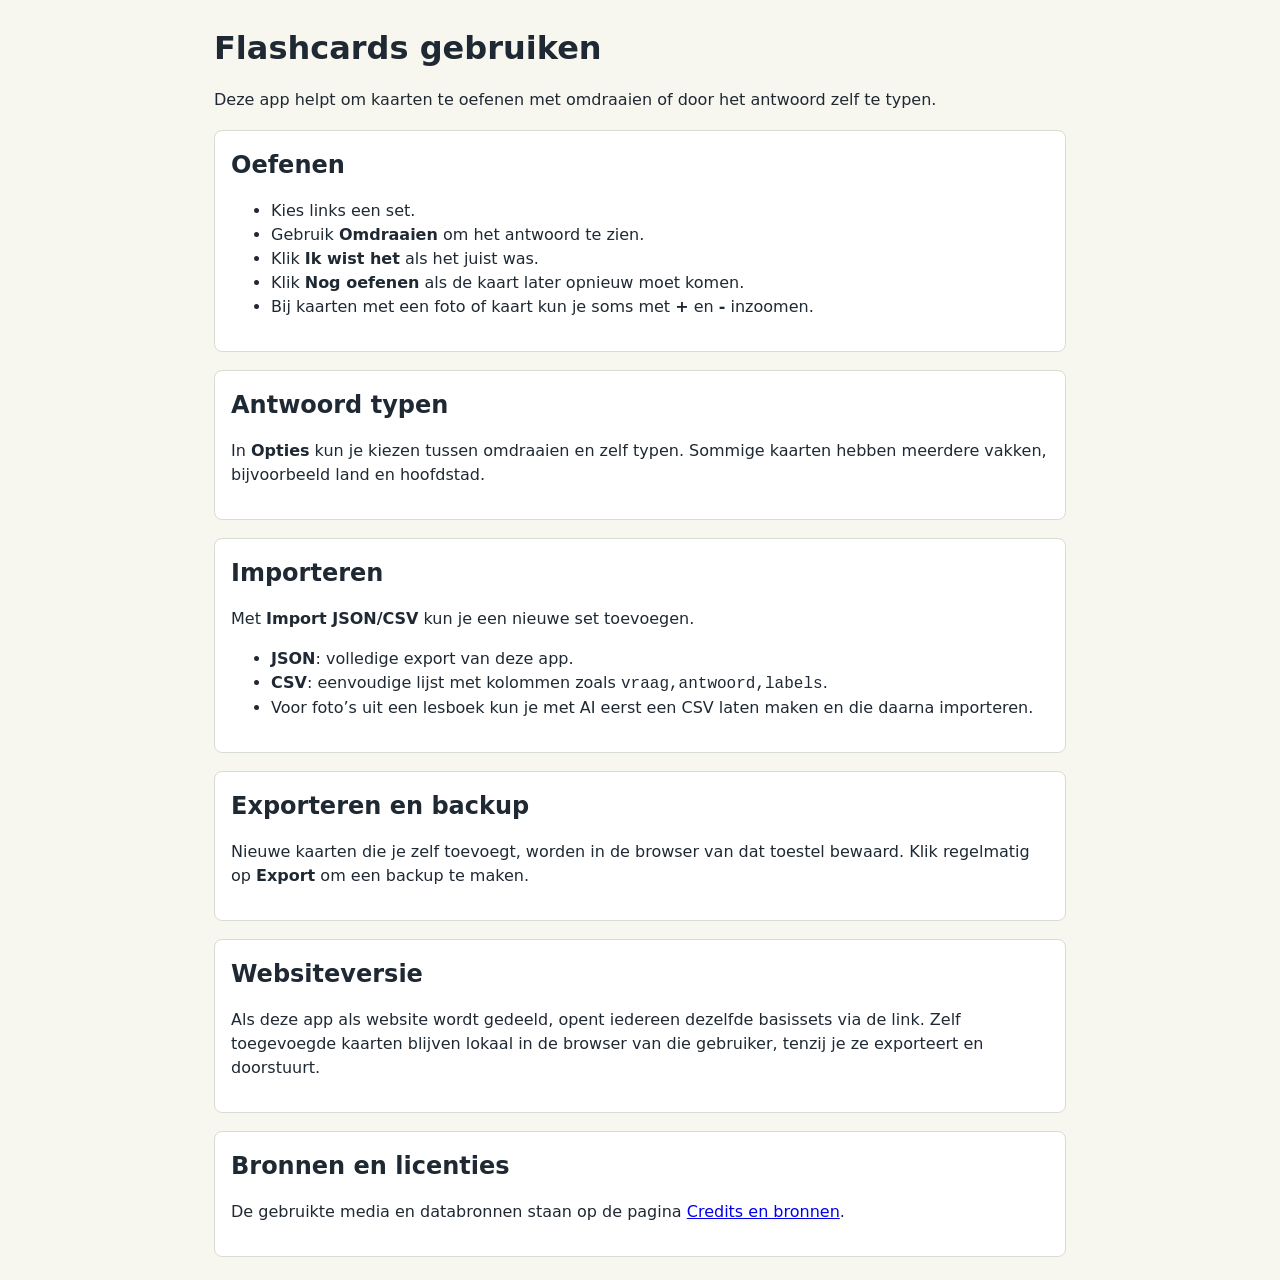
==== info.html @ 11a98d04 "Prepare Milskie flashcards for GitHub Pages" ====
<!doctype html>
<html lang="nl">
  <head>
    <meta charset="utf-8">
    <meta name="viewport" content="width=device-width, initial-scale=1">
    <title>Info - Flashcards</title>
    <link rel="stylesheet" href="./styles.css">
    <style>
      body {
        background: #f7f6ef;
      }

      .info-page {
        width: min(900px, 100%);
        margin: 0 auto;
        padding: 24px;
      }

      .info-page section {
        margin-top: 18px;
        padding: 16px;
        border: 1px solid var(--line);
        border-radius: var(--radius);
        background: #ffffff;
      }

      .info-page h1,
      .info-page h2 {
        margin: 0 0 10px;
      }

      .info-page p,
      .info-page li {
        color: var(--ink);
      }
    </style>
  </head>
  <body>
    <main class="info-page">
      <h1>Flashcards gebruiken</h1>
      <p>Deze app helpt om kaarten te oefenen met omdraaien of door het antwoord zelf te typen.</p>

      <section>
        <h2>Oefenen</h2>
        <ul>
          <li>Kies links een set.</li>
          <li>Gebruik <strong>Omdraaien</strong> om het antwoord te zien.</li>
          <li>Klik <strong>Ik wist het</strong> als het juist was.</li>
          <li>Klik <strong>Nog oefenen</strong> als de kaart later opnieuw moet komen.</li>
          <li>Bij kaarten met een foto of kaart kun je soms met <strong>+</strong> en <strong>-</strong> inzoomen.</li>
        </ul>
      </section>

      <section>
        <h2>Antwoord typen</h2>
        <p>In <strong>Opties</strong> kun je kiezen tussen omdraaien en zelf typen. Sommige kaarten hebben meerdere vakken, bijvoorbeeld land en hoofdstad.</p>
      </section>

      <section>
        <h2>Importeren</h2>
        <p>Met <strong>Import JSON/CSV</strong> kun je een nieuwe set toevoegen.</p>
        <ul>
          <li><strong>JSON</strong>: volledige export van deze app.</li>
          <li><strong>CSV</strong>: eenvoudige lijst met kolommen zoals <code>vraag,antwoord,labels</code>.</li>
          <li>Voor foto’s uit een lesboek kun je met AI eerst een CSV laten maken en die daarna importeren.</li>
        </ul>
      </section>

      <section>
        <h2>Exporteren en backup</h2>
        <p>Nieuwe kaarten die je zelf toevoegt, worden in de browser van dat toestel bewaard. Klik regelmatig op <strong>Export</strong> om een backup te maken.</p>
      </section>

      <section>
        <h2>Websiteversie</h2>
        <p>Als deze app als website wordt gedeeld, opent iedereen dezelfde basissets via de link. Zelf toegevoegde kaarten blijven lokaal in de browser van die gebruiker, tenzij je ze exporteert en doorstuurt.</p>
      </section>

      <section>
        <h2>Bronnen en licenties</h2>
        <p>De gebruikte media en databronnen staan op de pagina <a href="./credits.html">Credits en bronnen</a>.</p>
      </section>
    </main>
  </body>
</html>
---- styles.css ----
:root {
  color-scheme: light;
  --bg: #f7f6ef;
  --surface: #ffffff;
  --surface-2: #edf4f1;
  --ink: #1f2933;
  --muted: #66717d;
  --line: #d8ddd2;
  --teal: #146c65;
  --teal-dark: #0f4f4a;
  --blue: #315c9b;
  --coral: #c2563d;
  --gold: #b7791f;
  --green: #2f7d4f;
  --purple: #6f4e7c;
  --danger: #a13b3b;
  --radius: 8px;
  --shadow: 0 14px 38px rgba(31, 41, 51, 0.12);
}

* {
  box-sizing: border-box;
}

html {
  min-height: 100%;
}

body {
  min-height: 100%;
  margin: 0;
  font-family: Inter, ui-sans-serif, system-ui, -apple-system, BlinkMacSystemFont, "Segoe UI", sans-serif;
  font-size: 16px;
  line-height: 1.5;
  color: var(--ink);
  background:
    linear-gradient(180deg, rgba(20, 108, 101, 0.10), rgba(247, 246, 239, 0) 240px),
    var(--bg);
}

button,
input,
textarea {
  font: inherit;
}

button {
  cursor: pointer;
}

button:disabled {
  cursor: not-allowed;
  opacity: 0.55;
}

.app {
  width: min(1280px, 100%);
  margin: 0 auto;
  padding: 18px;
}

.topbar {
  display: flex;
  align-items: center;
  justify-content: space-between;
  gap: 16px;
  padding: 14px;
  background: rgba(255, 255, 255, 0.86);
  border: 1px solid var(--line);
  border-radius: var(--radius);
  box-shadow: 0 10px 30px rgba(20, 108, 101, 0.08);
}

.brand {
  min-width: 0;
  display: flex;
  align-items: center;
  gap: 12px;
}

.brand-mark {
  flex: 0 0 auto;
  display: grid;
  place-items: center;
  width: 48px;
  height: 48px;
  border-radius: var(--radius);
  color: #ffffff;
  background: linear-gradient(135deg, var(--teal), var(--blue));
  font-weight: 800;
}

.brand h1,
.section-heading h2,
.view-heading h2 {
  margin: 0;
  line-height: 1.15;
}

.brand h1 {
  font-size: 1.55rem;
}

.brand p,
.view-heading p {
  margin: 4px 0 0;
  color: var(--muted);
}

.header-actions,
.view-actions,
.form-actions,
.study-controls,
.stat-actions,
.tabs {
  display: flex;
  align-items: center;
  gap: 8px;
  flex-wrap: wrap;
}

.info-link {
  width: 44px;
  height: 44px;
  display: grid;
  place-items: center;
  border: 1px solid var(--line);
  border-radius: 999px;
  color: var(--teal);
  background: #ffffff;
  font-weight: 900;
  text-decoration: none;
}

.info-link:hover {
  border-color: var(--teal);
  background: rgba(20, 108, 101, 0.08);
}

.button,
.tab {
  min-height: 44px;
  border: 1px solid transparent;
  border-radius: var(--radius);
  padding: 10px 14px;
  color: #ffffff;
  background: var(--teal);
  font-weight: 700;
  text-align: center;
  text-decoration: none;
  transition: background-color 160ms ease, border-color 160ms ease, transform 160ms ease;
}

.button:hover,
.tab:hover {
  transform: translateY(-1px);
}

.button:focus-visible,
.tab:focus-visible,
input:focus-visible,
textarea:focus-visible,
select:focus-visible,
.info-link:focus-visible,
.flashcard:focus-visible,
.peek-question-button:focus-visible,
.zoom-button:focus-visible,
.deck-item:focus-visible,
.swatch:focus-visible,
.note-action:focus-visible {
  outline: 3px solid rgba(49, 92, 155, 0.35);
  outline-offset: 2px;
}

.button.secondary,
.tab {
  color: var(--ink);
  background: #ffffff;
  border-color: var(--line);
}

.button.good {
  background: var(--green);
}

.button.warn {
  background: var(--gold);
  color: #1f2933;
}

.button.danger {
  background: var(--danger);
}

.button.compact {
  min-height: 38px;
  padding: 8px 10px;
}

.tabs {
  margin: 14px 0;
}

.tab {
  min-width: 112px;
}

.tab.active {
  color: #ffffff;
  background: var(--ink);
  border-color: var(--ink);
}

.layout {
  display: grid;
  grid-template-columns: minmax(260px, 310px) minmax(0, 1fr);
  gap: 16px;
  align-items: start;
}

.sidebar,
.workspace {
  background: rgba(255, 255, 255, 0.92);
  border: 1px solid var(--line);
  border-radius: var(--radius);
  box-shadow: var(--shadow);
}

.sidebar {
  position: sticky;
  top: 18px;
  padding: 14px;
}

.workspace {
  min-width: 0;
  overflow: hidden;
}

.section-heading,
.view-heading {
  display: flex;
  align-items: center;
  justify-content: space-between;
  gap: 12px;
}

.section-heading {
  margin-bottom: 12px;
}

.view-heading {
  padding: 18px;
  border-bottom: 1px solid var(--line);
  background: linear-gradient(90deg, #ffffff, var(--surface-2));
}

.view {
  padding: 18px;
}

.field {
  display: grid;
  gap: 6px;
  color: var(--muted);
  font-weight: 700;
}

.field.inline {
  grid-template-columns: auto minmax(180px, 1fr);
  align-items: center;
  width: min(520px, 100%);
}

input,
textarea {
  width: 100%;
  border: 1px solid var(--line);
  border-radius: var(--radius);
  padding: 11px 12px;
  color: var(--ink);
  background: #ffffff;
  resize: vertical;
}

textarea {
  min-height: 112px;
}

.deck-list,
.card-list {
  display: grid;
  gap: 10px;
  margin-top: 14px;
}

.deck-item {
  width: 100%;
  display: grid;
  grid-template-columns: 12px minmax(0, 1fr);
  gap: 10px;
  align-items: center;
  border: 1px solid var(--line);
  border-radius: var(--radius);
  padding: 10px;
  color: var(--ink);
  background: #ffffff;
  text-align: left;
}

.deck-item.active {
  border-color: var(--teal);
  box-shadow: inset 0 0 0 2px rgba(20, 108, 101, 0.16);
}

.deck-item[draggable="true"] {
  cursor: grab;
}

.deck-item.dragging {
  opacity: 0.55;
}

.deck-item.drop-target {
  border-color: var(--gold);
  box-shadow: inset 0 0 0 2px rgba(183, 121, 31, 0.22);
}

.deck-color {
  width: 12px;
  height: 48px;
  border-radius: 999px;
}

.deck-title,
.note-title {
  display: block;
  font-weight: 800;
  overflow-wrap: anywhere;
}

.deck-meta,
.note-meta,
.empty-state {
  color: var(--muted);
}

.study-grid {
  display: grid;
  grid-template-columns: minmax(0, 1fr) minmax(210px, 260px);
  gap: 16px;
  align-items: stretch;
}

.study-main {
  min-width: 0;
  display: grid;
  gap: 14px;
}

.flashcard {
  position: relative;
  width: 100%;
  min-height: 320px;
  display: grid;
  grid-template-rows: auto auto minmax(0, 1fr);
  gap: 14px;
  align-items: center;
  justify-items: center;
  border: 1px solid rgba(20, 108, 101, 0.24);
  border-radius: var(--radius);
  padding: 26px;
  color: var(--ink);
  background:
    linear-gradient(160deg, rgba(20, 108, 101, 0.10), rgba(194, 86, 61, 0.10)),
    #ffffff;
  box-shadow: inset 0 -16px 50px rgba(49, 92, 155, 0.08);
  cursor: pointer;
}

.peek-question-button {
  position: absolute;
  left: 12px;
  bottom: 12px;
  width: 44px;
  height: 40px;
  display: grid;
  place-items: center;
  border: 1px solid rgba(20, 108, 101, 0.28);
  border-radius: var(--radius) var(--radius) 0 var(--radius);
  color: var(--teal);
  background: #ffffff;
  box-shadow: 0 8px 22px rgba(17, 24, 39, 0.12);
  font-size: 1.15rem;
  font-weight: 900;
}

.peek-question-button:hover {
  border-color: var(--teal);
  background: rgba(20, 108, 101, 0.08);
}

.zoom-buttons {
  position: absolute;
  right: 12px;
  bottom: 12px;
  display: flex;
  gap: 6px;
}

.zoom-button {
  width: 40px;
  height: 40px;
  display: grid;
  place-items: center;
  border: 1px solid rgba(20, 108, 101, 0.28);
  border-radius: var(--radius);
  color: var(--teal);
  background: #ffffff;
  box-shadow: 0 8px 22px rgba(17, 24, 39, 0.12);
  font-size: 1.25rem;
  font-weight: 900;
}

.zoom-button:hover {
  border-color: var(--teal);
  background: rgba(20, 108, 101, 0.08);
}

.flashcard.typed-result-card {
  min-height: 280px;
  grid-template-rows: auto minmax(0, 1fr);
  align-items: stretch;
}

.flashcard.typed-result-card .card-side {
  align-self: start;
}

.card-side {
  justify-self: start;
  padding: 5px 10px;
  border-radius: 999px;
  color: #ffffff;
  background: var(--teal);
  font-size: 0.85rem;
  font-weight: 800;
}

.card-text {
  max-width: 900px;
  display: block;
  font-size: 2rem;
  line-height: 1.25;
  font-weight: 800;
  text-align: center;
  white-space: pre-wrap;
  overflow-wrap: anywhere;
}

.flashcard.has-card-image .card-text {
  font-size: 1.45rem;
}

.card-text.answer-card-text {
  width: min(100%, 780px);
  font-size: 1rem;
  font-weight: 700;
  line-height: 1.35;
  text-align: left;
  white-space: normal;
}

.card-text:empty {
  display: none;
}

.card-image {
  width: min(100%, 820px);
  max-height: 430px;
  object-fit: contain;
  border: 1px solid var(--line);
  border-radius: var(--radius);
  background: #ffffff;
}

.card-audio {
  width: min(100%, 680px);
}

.study-controls {
  justify-content: center;
}

.answer-panel {
  display: grid;
  grid-template-columns: minmax(180px, 1fr) auto;
  gap: 10px;
  align-items: end;
  border: 1px solid var(--line);
  border-radius: var(--radius);
  padding: 14px;
  background: #ffffff;
}

.answer-panel.multi-answer-panel {
  grid-template-columns: minmax(0, 1fr) auto;
}

.typed-answer-fields {
  display: grid;
  grid-template-columns: repeat(2, minmax(160px, 1fr));
  gap: 10px;
}

.answer-feedback {
  grid-column: 1 / -1;
  min-height: 24px;
  color: var(--muted);
  font-weight: 700;
}

.answer-result {
  display: grid;
  gap: 8px;
}

.answer-card-summary {
  width: 100%;
  display: grid;
  gap: 10px;
  align-content: center;
}

.answer-line {
  display: grid;
  gap: 4px;
}

.answer-line > span {
  color: var(--muted);
  font-size: 0.92rem;
}

.answer-value {
  border-radius: var(--radius);
  border: 2px solid transparent;
  padding: 9px 10px;
  background: #f7f6ef;
  overflow-wrap: anywhere;
}

.answer-card-summary .answer-value {
  padding: 10px 12px;
  font-size: 1.2rem;
  font-weight: 900;
}

.answer-value.neutral {
  color: var(--ink);
  border-color: rgba(20, 108, 101, 0.24);
  background: #ffffff;
}

.answer-value.correct {
  color: #ffffff;
  background: var(--green);
}

.answer-value.wrong {
  color: #ffffff;
  border-color: #7f1d1d;
  background: var(--danger);
}

.answer-diff {
  display: inline;
  border: 2px solid #111827;
  border-radius: 5px;
  padding: 0 4px;
  color: #111827;
  background: #ffe45c;
  box-shadow: 0 0 0 2px rgba(255, 228, 92, 0.35);
}

.stats-panel {
  display: grid;
  gap: 10px;
  align-content: start;
  border: 1px solid var(--line);
  border-radius: var(--radius);
  padding: 14px;
  background: #fbfbf7;
}

.metric {
  display: flex;
  align-items: center;
  justify-content: space-between;
  gap: 12px;
  border-bottom: 1px solid var(--line);
  padding-bottom: 10px;
}

.metric span {
  color: var(--muted);
  font-weight: 700;
}

.metric strong {
  font-size: 1.3rem;
}

.stat-actions {
  margin-top: 4px;
}

.timer-tools {
  display: grid;
  gap: 8px;
}

.timer-goal {
  border: 1px solid var(--line);
  border-radius: var(--radius);
  padding: 10px 12px;
  color: var(--muted);
  background: #ffffff;
  font-weight: 700;
}

.editor-form {
  display: grid;
  gap: 14px;
  max-width: 760px;
}

.segmented {
  display: flex;
  gap: 8px;
  flex-wrap: wrap;
}

.segmented label {
  display: inline-flex;
}

.segmented input {
  position: absolute;
  opacity: 0;
  pointer-events: none;
}

.segmented span {
  min-width: 56px;
  min-height: 44px;
  display: grid;
  place-items: center;
  border: 1px solid var(--line);
  border-radius: var(--radius);
  padding: 9px 14px;
  color: var(--ink);
  background: #ffffff;
  font-weight: 800;
}

.segmented.wide span {
  min-width: 160px;
}

.segmented input:checked + span {
  color: #ffffff;
  border-color: var(--ink);
  background: var(--ink);
}

.segmented input:focus-visible + span {
  outline: 3px solid rgba(49, 92, 155, 0.35);
  outline-offset: 2px;
}

.math-options {
  display: grid;
  gap: 12px;
  grid-template-columns: repeat(2, minmax(180px, 1fr));
}

.filter-grid {
  display: grid;
  gap: 12px;
  grid-template-columns: repeat(2, minmax(180px, 1fr));
}

select {
  width: 100%;
  min-height: 44px;
  border: 1px solid var(--line);
  border-radius: var(--radius);
  padding: 10px 12px;
  color: var(--ink);
  background: #ffffff;
  font: inherit;
  font-weight: 700;
}

.image-field {
  display: grid;
  gap: 10px;
}

.image-preview {
  min-height: 72px;
  display: grid;
  place-items: center;
  border: 1px dashed var(--line);
  border-radius: var(--radius);
  padding: 10px;
  color: var(--muted);
  background: #ffffff;
}

.image-preview img {
  max-width: 100%;
  max-height: 220px;
  object-fit: contain;
  border-radius: calc(var(--radius) - 2px);
}

.list-toolbar {
  display: flex;
  justify-content: flex-end;
  margin: 20px 0 12px;
}

.note-card {
  display: grid;
  grid-template-columns: minmax(0, 1fr) auto;
  gap: 14px;
  border: 1px solid var(--line);
  border-radius: var(--radius);
  padding: 14px;
  background: #ffffff;
}

.note-body {
  min-width: 0;
  display: grid;
  gap: 8px;
}

.note-answer {
  color: var(--muted);
  white-space: pre-wrap;
  overflow-wrap: anywhere;
}

.note-images {
  display: flex;
  gap: 8px;
  flex-wrap: wrap;
}

.note-media {
  display: grid;
  gap: 8px;
}

.note-audio {
  width: min(100%, 360px);
}

.note-image {
  width: 128px;
  height: 88px;
  object-fit: cover;
  border: 1px solid var(--line);
  border-radius: var(--radius);
  background: #ffffff;
}

.note-actions {
  display: flex;
  gap: 8px;
  align-items: start;
  flex-wrap: wrap;
}

.note-action {
  min-height: 38px;
  border: 1px solid var(--line);
  border-radius: var(--radius);
  padding: 7px 10px;
  color: var(--ink);
  background: #ffffff;
  font-weight: 700;
}

.note-action.danger {
  color: #ffffff;
  border-color: var(--danger);
  background: var(--danger);
}

.swatches {
  display: flex;
  gap: 10px;
  flex-wrap: wrap;
}

.swatch {
  width: 42px;
  height: 42px;
  border: 3px solid #ffffff;
  border-radius: 999px;
  box-shadow: 0 0 0 1px var(--line);
}

.swatch.active {
  box-shadow: 0 0 0 3px var(--ink);
}

.empty-state {
  border: 1px dashed var(--line);
  border-radius: var(--radius);
  padding: 18px;
  background: #ffffff;
}

.toast {
  position: fixed;
  left: 50%;
  bottom: 18px;
  z-index: 10;
  max-width: min(520px, calc(100% - 36px));
  transform: translate(-50%, 16px);
  border-radius: var(--radius);
  padding: 12px 14px;
  color: #ffffff;
  background: var(--ink);
  opacity: 0;
  pointer-events: none;
  transition: opacity 180ms ease, transform 180ms ease;
}

.toast.visible {
  opacity: 1;
  transform: translate(-50%, 0);
}

[hidden] {
  display: none !important;
}

@media (max-width: 920px) {
  .layout {
    display: flex;
    flex-direction: column;
  }

  .workspace {
    order: 1;
    width: 100%;
  }

  .sidebar {
    position: static;
    order: 2;
    width: 100%;
  }

  .study-grid {
    grid-template-columns: 1fr;
  }

  .stats-panel {
    grid-template-columns: repeat(3, minmax(0, 1fr));
  }

  .timer-tools,
  .stat-actions {
    grid-column: 1 / -1;
  }
}

@media (max-width: 640px) {
  .app {
    padding: 10px;
  }

  .topbar,
  .view-heading,
  .note-card {
    align-items: stretch;
    flex-direction: column;
  }

  .header-actions,
  .form-actions,
  .study-controls,
  .answer-panel,
  .tabs {
    width: 100%;
  }

  .button,
  .tab {
    flex: 1 1 130px;
  }

  .view,
  .view-heading {
    padding: 14px;
  }

  .flashcard {
    min-height: 260px;
    padding: 18px;
  }

  .card-text {
    font-size: 1.45rem;
  }

  .card-image {
    max-height: 300px;
  }

  .stats-panel {
    grid-template-columns: 1fr;
  }

  .answer-panel,
  .typed-answer-fields,
  .math-options,
  .filter-grid {
    grid-template-columns: 1fr;
  }

  .field.inline {
    grid-template-columns: 1fr;
  }

  .note-card {
    display: grid;
    grid-template-columns: 1fr;
  }
}
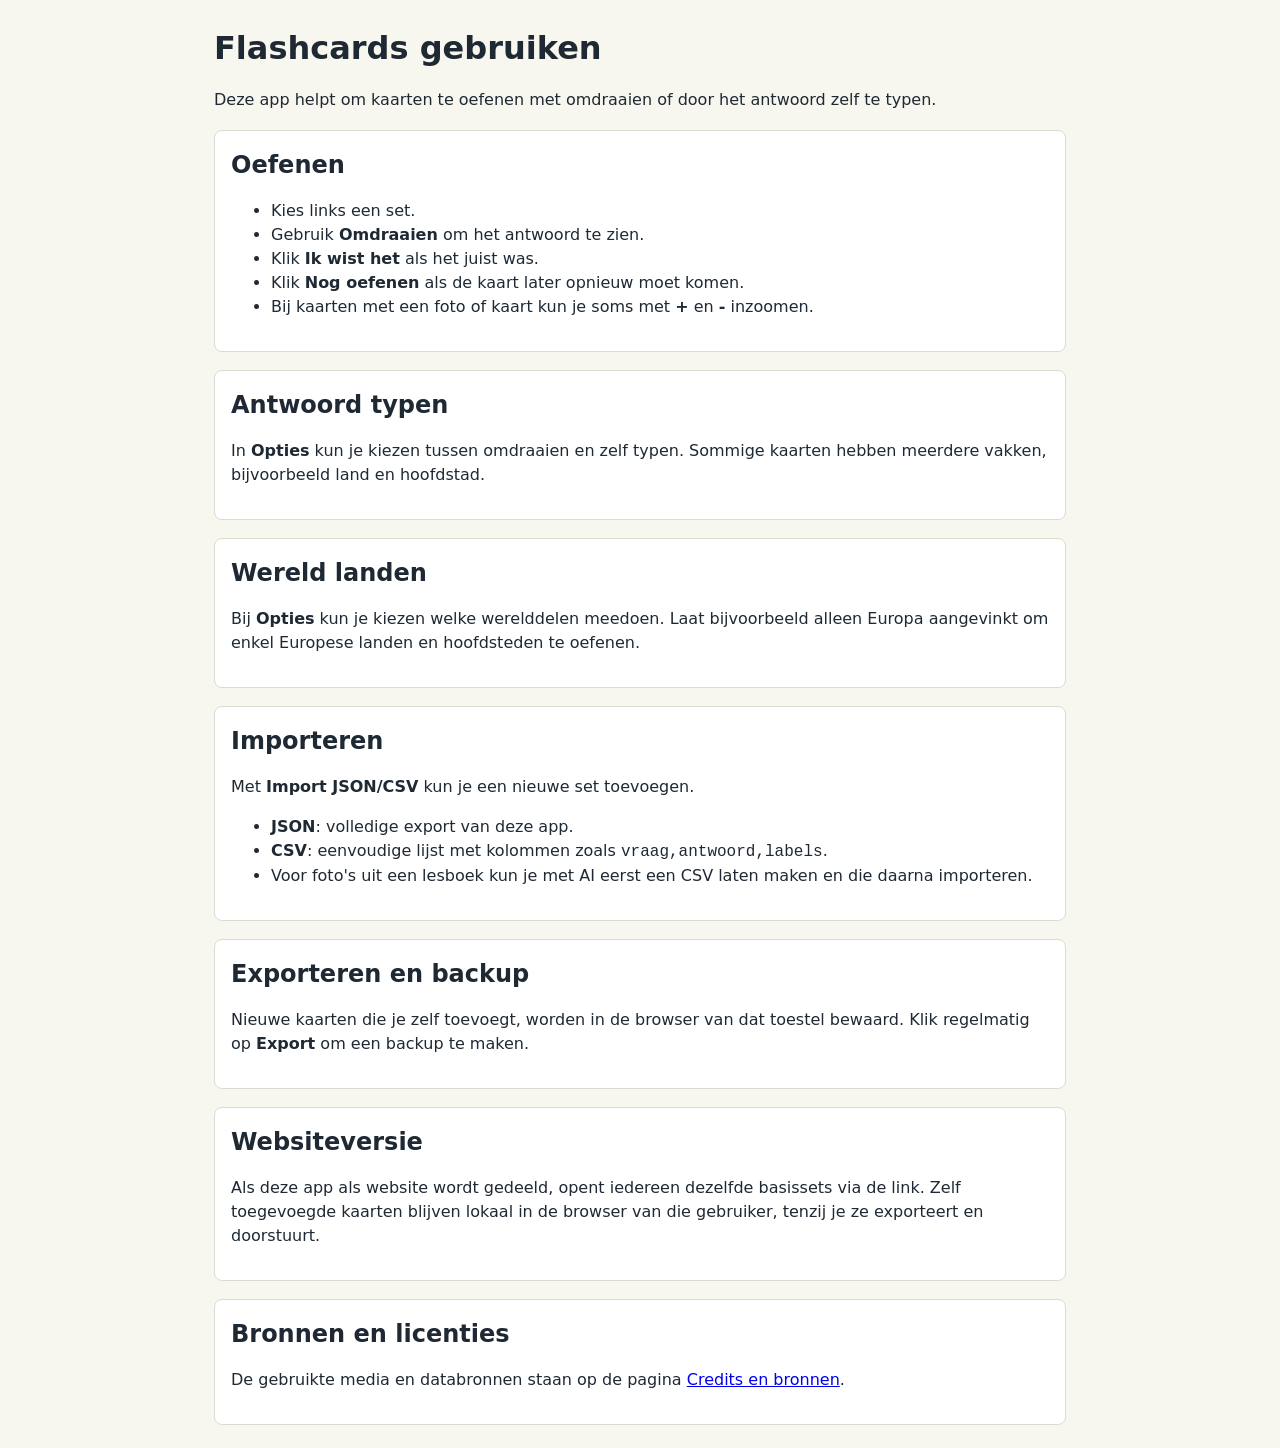
==== commit 477a5b2c: "Add world continent filters" ====
--- a/info.html
+++ b/info.html
@@ -57,12 +57,17 @@
       </section>
 
       <section>
+        <h2>Wereld landen</h2>
+        <p>Bij <strong>Opties</strong> kun je kiezen welke werelddelen meedoen. Laat bijvoorbeeld alleen Europa aangevinkt om enkel Europese landen en hoofdsteden te oefenen.</p>
+      </section>
+
+      <section>
         <h2>Importeren</h2>
         <p>Met <strong>Import JSON/CSV</strong> kun je een nieuwe set toevoegen.</p>
         <ul>
           <li><strong>JSON</strong>: volledige export van deze app.</li>
           <li><strong>CSV</strong>: eenvoudige lijst met kolommen zoals <code>vraag,antwoord,labels</code>.</li>
-          <li>Voor foto’s uit een lesboek kun je met AI eerst een CSV laten maken en die daarna importeren.</li>
+          <li>Voor foto's uit een lesboek kun je met AI eerst een CSV laten maken en die daarna importeren.</li>
         </ul>
       </section>
 
--- a/styles.css
+++ b/styles.css
@@ -691,6 +691,30 @@
   grid-template-columns: repeat(2, minmax(180px, 1fr));
 }
 
+.checkbox-grid {
+  display: grid;
+  gap: 8px;
+  grid-template-columns: repeat(3, minmax(150px, 1fr));
+}
+
+.checkbox-grid label {
+  display: flex;
+  align-items: center;
+  gap: 9px;
+  min-height: 44px;
+  border: 1px solid var(--line);
+  border-radius: var(--radius);
+  padding: 9px 12px;
+  background: #ffffff;
+  font-weight: 800;
+}
+
+.checkbox-grid input {
+  width: 18px;
+  height: 18px;
+  accent-color: var(--green);
+}
+
 select {
   width: 100%;
   min-height: 44px;
@@ -932,7 +956,8 @@
   .answer-panel,
   .typed-answer-fields,
   .math-options,
-  .filter-grid {
+  .filter-grid,
+  .checkbox-grid {
     grid-template-columns: 1fr;
   }
 
